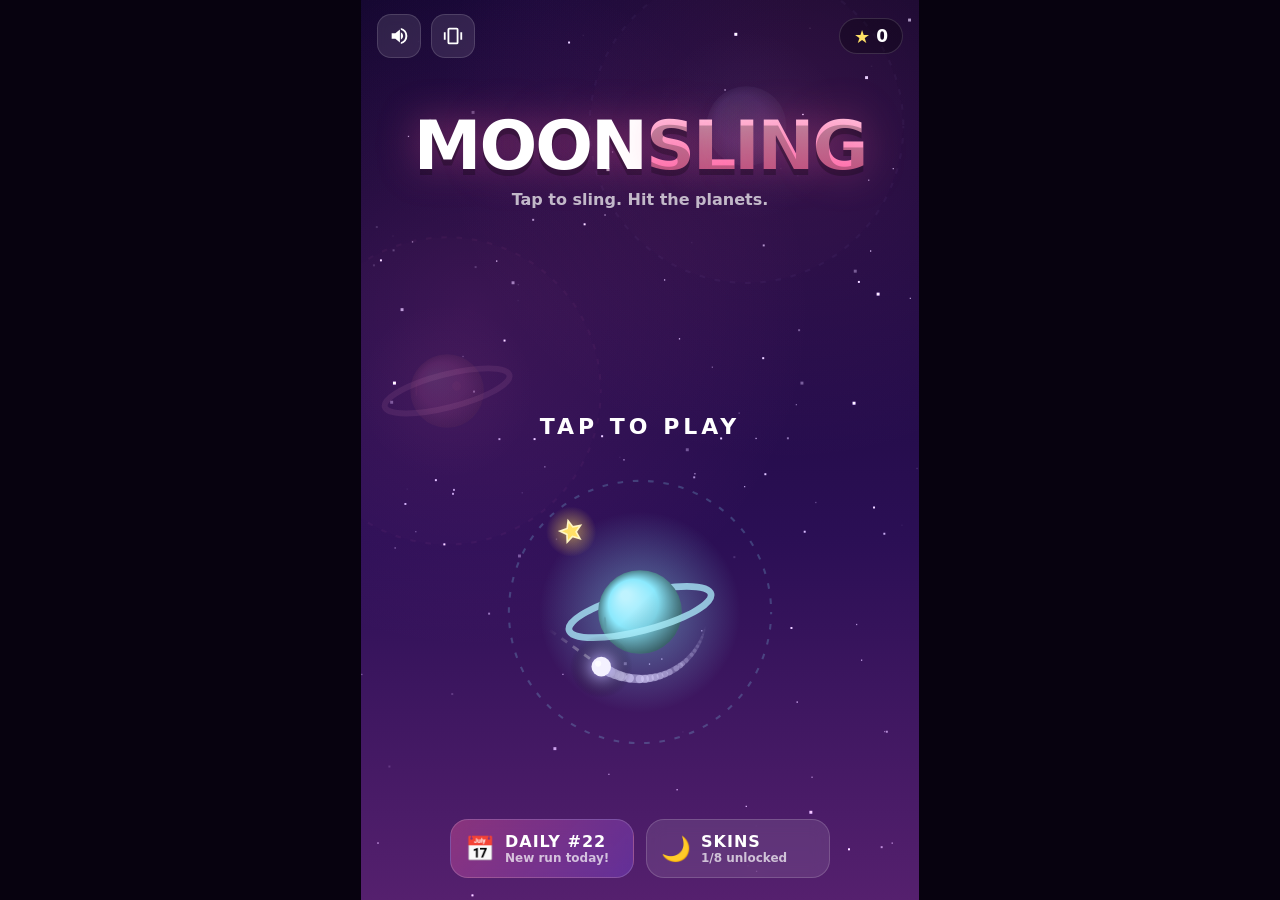
==== web/index.html @ 7c44d870 "Add Moonsling: one-tap orbit-slinging arcade game for Android + web The game is a dependency-free HT" ====
<!doctype html>
<html lang="en">
<head>
  <meta charset="utf-8">
  <meta name="viewport" content="width=device-width, initial-scale=1, maximum-scale=1, user-scalable=no, viewport-fit=cover">
  <meta name="theme-color" content="#12062b">
  <meta name="description" content="Moonsling — tap to sling your moon from planet to planet. One-tap arcade game with a daily challenge.">
  <title>Moonsling</title>
  <link rel="icon" href="icon-192.png">
  <link rel="apple-touch-icon" href="icon-192.png">
  <link rel="manifest" href="manifest.webmanifest">
  <link rel="stylesheet" href="style.css">
</head>
<body>
  <div id="app">
    <canvas id="game" aria-label="Moonsling game"></canvas>

    <!-- In-game HUD -->
    <div id="hud" class="layer">
      <button id="pauseBtn" class="icon-btn" aria-label="Pause">
        <svg viewBox="0 0 24 24"><rect x="6" y="5" width="4" height="14" rx="1.5"/><rect x="14" y="5" width="4" height="14" rx="1.5"/></svg>
      </button>
      <div id="score">0</div>
      <div id="runStars" class="chip"><span class="star">★</span><b>0</b></div>
      <div id="streak" class="streak"></div>
      <div id="hint" class="hint"></div>
    </div>

    <!-- Title -->
    <div id="title" class="layer screen" data-screen="title">
      <div class="top-row">
        <div class="toggles">
          <button id="soundBtn" class="icon-btn" aria-label="Toggle sound"></button>
          <button id="hapticBtn" class="icon-btn" aria-label="Toggle vibration"></button>
        </div>
        <div id="bankChip" class="chip"><span class="star">★</span><b>0</b></div>
      </div>
      <h1 class="logo">MOON<span>SLING</span></h1>
      <p class="tag">Tap to sling. Hit the planets.</p>
      <p id="titleBest" class="best"></p>
      <div class="grow"></div>
      <p class="tap-hint">TAP TO PLAY</p>
      <div class="menu-row">
        <button id="dailyBtn" class="menu-btn daily">
          <span class="ico">📅</span>
          <span class="lbl"><b id="dailyLabel">DAILY</b><small id="dailySub"></small></span>
        </button>
        <button id="skinsBtn" class="menu-btn">
          <span class="ico">🌙</span>
          <span class="lbl"><b>SKINS</b><small id="skinsSub"></small></span>
        </button>
      </div>
    </div>

    <!-- Pause -->
    <div id="pause" class="layer screen modal" data-screen="paused">
      <div class="panel">
        <h2>PAUSED</h2>
        <button id="resumeBtn" class="btn primary">RESUME</button>
        <button id="pauseHomeBtn" class="btn ghost">HOME</button>
      </div>
    </div>

    <!-- Game over -->
    <div id="over" class="layer screen modal" data-screen="over">
      <div class="panel">
        <p id="overMode" class="eyebrow"></p>
        <h2 id="overReason"></h2>
        <div id="overScore" class="big-score">0</div>
        <div id="overBadge" class="badge">NEW BEST!</div>
        <div class="stats">
          <div><b id="overBest">0</b><small>BEST</small></div>
          <div><b id="overHops">0</b><small>PLANETS</small></div>
          <div><b id="overPerfect">0</b><small>PERFECT</small></div>
        </div>
        <div id="overGrid" class="grid"></div>
        <div id="overUnlock" class="unlock">
          <div class="unlock-row"><span id="unlockText"></span><span id="unlockStars"></span></div>
          <div class="bar"><i id="unlockBar"></i></div>
        </div>
        <button id="retryBtn" class="btn primary big">
          <svg viewBox="0 0 24 24"><path d="M12 5V2L7 6l5 4V7a5 5 0 1 1-5 5H5a7 7 0 1 0 7-7z"/></svg>
          PLAY AGAIN
        </button>
        <div class="btn-row">
          <button id="shareBtn" class="btn share">
            <svg viewBox="0 0 24 24"><path d="M18 16a3 3 0 0 0-2.4 1.2l-6.7-3.4a3 3 0 0 0 0-1.6l6.7-3.4A3 3 0 1 0 15 7l-6.7 3.4a3 3 0 1 0 0 3.2L15 17a3 3 0 1 0 3-1z"/></svg>
            SHARE
          </button>
          <button id="homeBtn" class="btn ghost">HOME</button>
        </div>
      </div>
    </div>

    <!-- Skins -->
    <div id="skins" class="layer screen modal" data-screen="skins">
      <div class="panel wide">
        <div class="panel-head">
          <h2>SKINS</h2>
          <div id="skinsBank" class="chip"><span class="star">★</span><b>0</b></div>
        </div>
        <p class="sub">Collect ★ in your runs to unlock new moons.</p>
        <div id="skinGrid" class="skin-grid"></div>
        <button id="skinsClose" class="btn ghost">BACK</button>
      </div>
    </div>

    <div id="banner" class="banner"></div>
    <div id="toast" class="toast"></div>
  </div>

  <script src="js/core.js"></script>
  <script src="js/render.js"></script>
  <script src="js/audio.js"></script>
  <script src="js/share.js"></script>
  <script src="js/main.js"></script>
</body>
</html>
---- web/style.css ----
:root {
  --sat: env(safe-area-inset-top, 0px);
  --sab: env(safe-area-inset-bottom, 0px);
  --sal: env(safe-area-inset-left, 0px);
  --sar: env(safe-area-inset-right, 0px);
  --ink: #ffffff;
  --muted: rgba(255, 255, 255, 0.7);
  --panel: rgba(20, 10, 46, 0.82);
  --panel-line: rgba(255, 255, 255, 0.12);
  --pink: #ff5fa2;
  --gold: #ffe066;
  --green: #4ade80;
  --font: system-ui, -apple-system, "Segoe UI", Roboto, "Helvetica Neue", Arial, sans-serif;
}

* { box-sizing: border-box; -webkit-tap-highlight-color: transparent; }

html, body {
  margin: 0;
  height: 100%;
  background: #07020f;
  color: var(--ink);
  font-family: var(--font);
  overflow: hidden;
  overscroll-behavior: none;
  user-select: none;
  -webkit-user-select: none;
  -webkit-touch-callout: none;
  touch-action: none;
}

/* Phone-shaped playfield; fills the screen on phones, letterboxed on desktop. */
#app {
  position: relative;
  height: 100%;
  width: min(100vw, calc(100vh * 0.62));
  margin: 0 auto;
  overflow: hidden;
  background: #12062b;
}
@supports (height: 100dvh) {
  #app { width: min(100vw, calc(100dvh * 0.62)); }
}

#game { position: absolute; inset: 0; width: 100%; height: 100%; display: block; }

.layer { position: absolute; inset: 0; pointer-events: none; }
.layer button, .layer .panel { pointer-events: auto; }
/* Screens that are fading out must never catch taps. */
body:not(.ui-title) #title *,
body:not(.ui-paused) #pause *,
body:not(.ui-over) #over *,
body:not(.ui-skins) #skins * { pointer-events: none !important; }

button {
  font: inherit;
  color: inherit;
  border: 0;
  background: none;
  cursor: pointer;
  touch-action: manipulation;
}

/* ---------- HUD ---------- */
#hud { opacity: 0; transition: opacity 0.25s; }
body.ui-playing #hud, body.ui-paused #hud { opacity: 1; }
body:not(.ui-playing) #hud button { pointer-events: none; }

.icon-btn {
  width: 44px;
  height: 44px;
  border-radius: 14px;
  display: grid;
  place-items: center;
  background: rgba(255, 255, 255, 0.1);
  border: 1px solid rgba(255, 255, 255, 0.14);
  backdrop-filter: blur(6px);
  -webkit-backdrop-filter: blur(6px);
  transition: transform 0.1s;
}
.icon-btn:active { transform: scale(0.92); }
.icon-btn svg { width: 22px; height: 22px; fill: #fff; }
.icon-btn.off { opacity: 0.55; }

#pauseBtn { position: absolute; top: calc(var(--sat) + 14px); left: calc(var(--sal) + 14px); }

#score {
  position: absolute;
  top: calc(var(--sat) + 8px);
  left: 0;
  right: 0;
  text-align: center;
  font-size: 64px;
  font-weight: 900;
  letter-spacing: -1px;
  text-shadow: 0 4px 0 rgba(0, 0, 0, 0.25), 0 0 24px rgba(255, 255, 255, 0.25);
  font-variant-numeric: tabular-nums;
}
#score.pop { animation: pop 0.28s ease-out; }
@keyframes pop {
  0% { transform: scale(1); }
  35% { transform: scale(1.25); }
  100% { transform: scale(1); }
}

.chip {
  display: inline-flex;
  align-items: center;
  gap: 6px;
  height: 36px;
  padding: 0 14px;
  border-radius: 18px;
  background: rgba(0, 0, 0, 0.28);
  border: 1px solid rgba(255, 255, 255, 0.14);
  font-weight: 800;
  font-size: 17px;
}
.chip .star { color: var(--gold); font-size: 18px; }

#runStars { position: absolute; top: calc(var(--sat) + 18px); right: calc(var(--sar) + 14px); }

.streak {
  position: absolute;
  top: calc(var(--sat) + 86px);
  left: 0;
  right: 0;
  margin: auto;
  width: max-content;
  padding: 6px 14px;
  border-radius: 999px;
  font-weight: 900;
  font-size: 15px;
  letter-spacing: 1px;
  color: #062b14;
  background: linear-gradient(90deg, #7dff9e, #4ade80);
  box-shadow: 0 0 18px rgba(74, 222, 128, 0.6);
  opacity: 0;
  transform: translateY(-6px) scale(0.9);
  transition: opacity 0.2s, transform 0.2s;
}
.streak.show { opacity: 1; transform: none; }

.hint {
  position: absolute;
  left: 24px;
  right: 24px;
  bottom: calc(var(--sab) + 7%);
  text-align: center;
  font-weight: 800;
  font-size: 18px;
  color: #fff;
  text-shadow: 0 2px 10px rgba(0, 0, 0, 0.6);
  opacity: 0;
  transition: opacity 0.25s;
}
.hint.show { opacity: 1; animation: breathe 1.4s ease-in-out infinite; }
body:not(.ui-playing) .hint { opacity: 0; }

/* ---------- Screens ---------- */
.screen {
  opacity: 0;
  visibility: hidden;
  transition: opacity 0.25s, visibility 0s linear 0.25s;
}
body.ui-title #title,
body.ui-paused #pause,
body.ui-over #over,
body.ui-skins #skins {
  opacity: 1;
  visibility: visible;
  transition: opacity 0.25s, visibility 0s;
}

#title {
  display: flex;
  flex-direction: column;
  align-items: center;
  padding: calc(var(--sat) + 14px) calc(var(--sar) + 16px) calc(var(--sab) + 22px) calc(var(--sal) + 16px);
}
.top-row { width: 100%; display: flex; justify-content: space-between; align-items: center; }
.toggles { display: flex; gap: 10px; }

.logo {
  margin: 6vh 0 0;
  font-size: clamp(44px, 14vw, 68px);
  font-weight: 900;
  letter-spacing: -2px;
  line-height: 1;
  text-shadow: 0 6px 0 rgba(0, 0, 0, 0.25), 0 0 40px rgba(255, 95, 162, 0.45);
}
.logo span {
  background: linear-gradient(180deg, #ffd1e6, #ff5fa2);
  -webkit-background-clip: text;
  background-clip: text;
  color: transparent;
}
.tag { margin: 10px 0 0; color: var(--muted); font-weight: 700; font-size: 16px; }
.best { margin: 14px 0 0; font-weight: 900; font-size: 18px; letter-spacing: 2px; color: var(--gold); min-height: 22px; }
.grow { flex: 1; }
.tap-hint {
  position: absolute;
  left: 0;
  right: 0;
  top: 46%;
  margin: 0;
  text-align: center;
  font-weight: 900;
  font-size: 22px;
  letter-spacing: 4px;
  animation: breathe 1.4s ease-in-out infinite;
}
@keyframes breathe {
  0%, 100% { opacity: 1; transform: scale(1); }
  50% { opacity: 0.55; transform: scale(0.96); }
}

.menu-row { display: flex; gap: 12px; width: 100%; max-width: 380px; }
.menu-btn {
  flex: 1;
  display: flex;
  align-items: center;
  gap: 10px;
  padding: 12px 14px;
  border-radius: 18px;
  background: rgba(255, 255, 255, 0.1);
  border: 1px solid rgba(255, 255, 255, 0.16);
  backdrop-filter: blur(8px);
  -webkit-backdrop-filter: blur(8px);
  text-align: left;
  transition: transform 0.1s;
}
.menu-btn:active { transform: scale(0.96); }
.menu-btn.daily { background: linear-gradient(135deg, rgba(255, 95, 162, 0.35), rgba(140, 90, 255, 0.3)); }
.menu-btn .ico { font-size: 24px; }
.menu-btn .lbl { display: flex; flex-direction: column; min-width: 0; }
.menu-btn b { font-weight: 900; font-size: 16px; letter-spacing: 1px; }
.menu-btn small { color: var(--muted); font-weight: 700; font-size: 12px; white-space: nowrap; overflow: hidden; text-overflow: ellipsis; }

/* ---------- Modals ---------- */
.modal {
  display: grid;
  place-items: center;
  padding: calc(var(--sat) + 16px) 16px calc(var(--sab) + 16px);
  background: rgba(5, 2, 15, 0.45);
}
.panel {
  width: 100%;
  max-width: 360px;
  padding: 22px 20px 20px;
  border-radius: 28px;
  background: var(--panel);
  border: 1px solid var(--panel-line);
  box-shadow: 0 20px 60px rgba(0, 0, 0, 0.5);
  backdrop-filter: blur(14px);
  -webkit-backdrop-filter: blur(14px);
  text-align: center;
  transform: translateY(24px) scale(0.96);
  transition: transform 0.35s cubic-bezier(0.2, 1.4, 0.4, 1);
}
.panel.wide { max-width: 400px; }
body.ui-over #over .panel,
body.ui-paused #pause .panel,
body.ui-skins #skins .panel { transform: none; }

.panel h2 { margin: 0 0 6px; font-size: 22px; font-weight: 900; letter-spacing: 2px; }
.eyebrow { margin: 0 0 4px; color: var(--muted); font-size: 12px; font-weight: 800; letter-spacing: 2px; }
.sub { margin: 0 0 14px; color: var(--muted); font-size: 14px; font-weight: 600; }

.big-score {
  font-size: 84px;
  font-weight: 900;
  line-height: 1;
  margin: 6px 0 4px;
  text-shadow: 0 0 30px rgba(255, 95, 162, 0.5);
  font-variant-numeric: tabular-nums;
}
.badge {
  display: none;
  width: max-content;
  margin: 4px auto 6px;
  padding: 6px 14px;
  border-radius: 999px;
  font-weight: 900;
  font-size: 14px;
  letter-spacing: 2px;
  color: #3a2300;
  background: linear-gradient(90deg, #ffe066, #ffb347);
  box-shadow: 0 0 24px rgba(255, 210, 80, 0.6);
  animation: wobble 1.2s ease-in-out infinite;
}
.badge.show { display: block; }
@keyframes wobble {
  0%, 100% { transform: rotate(-3deg) scale(1); }
  50% { transform: rotate(3deg) scale(1.06); }
}

.stats { display: flex; justify-content: space-around; margin: 12px 0 10px; }
.stats div { display: flex; flex-direction: column; }
.stats b { font-size: 24px; font-weight: 900; }
.stats small { color: var(--muted); font-size: 11px; font-weight: 800; letter-spacing: 1.5px; }

.grid { display: flex; flex-wrap: wrap; justify-content: center; gap: 4px; margin: 4px auto 12px; max-width: 218px; }
.grid i { width: 18px; height: 18px; border-radius: 5px; background: #facc15; }
.grid i.P { background: var(--green); }
.grid i.X { background: #f43f5e; }
.grid .more { width: 100%; color: var(--muted); font-size: 11px; font-weight: 800; }

.unlock { margin: 0 0 14px; padding: 10px 12px; border-radius: 14px; background: rgba(255, 255, 255, 0.07); text-align: left; cursor: pointer; transition: transform 0.1s; }
.unlock:active { transform: scale(0.97); }
.unlock-row { display: flex; justify-content: space-between; font-size: 13px; font-weight: 800; margin-bottom: 6px; }
.unlock-row span:last-child { color: var(--gold); }
.bar { height: 8px; border-radius: 4px; background: rgba(255, 255, 255, 0.12); overflow: hidden; }
.bar i { display: block; height: 100%; width: 0; border-radius: 4px; background: linear-gradient(90deg, #ffe066, #ff5fa2); transition: width 0.8s ease-out; }

.btn {
  display: flex;
  align-items: center;
  justify-content: center;
  gap: 8px;
  width: 100%;
  height: 52px;
  margin-top: 10px;
  border-radius: 16px;
  font-weight: 900;
  font-size: 17px;
  letter-spacing: 1.5px;
  transition: transform 0.1s, filter 0.1s;
}
.btn:active { transform: scale(0.96); filter: brightness(1.1); }
.btn svg { width: 22px; height: 22px; fill: currentColor; }
.btn.primary {
  color: #2a0a1a;
  background: linear-gradient(180deg, #ffd1e6, #ff5fa2);
  box-shadow: 0 6px 0 #b8326f, 0 10px 30px rgba(255, 95, 162, 0.45);
}
.btn.primary:active { box-shadow: 0 2px 0 #b8326f; transform: translateY(4px); }
.btn.big { height: 60px; font-size: 20px; }
.btn.share { color: #04211a; background: linear-gradient(180deg, #a7ffe4, #3ee6d2); box-shadow: 0 5px 0 #1d9c8d; }
.btn.share:active { box-shadow: 0 1px 0 #1d9c8d; transform: translateY(4px); }
.btn.ghost { background: rgba(255, 255, 255, 0.1); border: 1px solid rgba(255, 255, 255, 0.16); }
.btn-row { display: flex; gap: 10px; }
.btn-row .btn { margin-top: 12px; }

.panel-head { display: flex; justify-content: space-between; align-items: center; margin-bottom: 4px; }
.panel-head h2 { margin: 0; }

.skin-grid { display: grid; grid-template-columns: repeat(4, 1fr); gap: 10px; }
.skin {
  display: flex;
  flex-direction: column;
  align-items: center;
  gap: 6px;
  padding: 12px 4px 10px;
  border-radius: 16px;
  background: rgba(255, 255, 255, 0.07);
  border: 2px solid transparent;
  transition: transform 0.1s;
}
.skin:active { transform: scale(0.94); }
.skin.equipped { border-color: #7dff9e; background: rgba(125, 255, 158, 0.12); }
.skin .orb {
  width: 34px;
  height: 34px;
  border-radius: 50%;
  background: radial-gradient(circle at 35% 35%, #fff 0 18%, var(--c) 22%);
  box-shadow: 0 0 16px var(--g), 0 0 4px var(--g);
}
.skin.rainbow .orb { background: conic-gradient(#ff5f5f, #ffd25f, #5fff8a, #5fd2ff, #b25fff, #ff5f5f); }
.skin.locked .orb { filter: grayscale(0.85) brightness(0.6); }
.skin .name { font-size: 11px; font-weight: 800; }
.skin .price { font-size: 11px; font-weight: 900; color: var(--gold); }
.skin.owned .price { color: var(--muted); }
.skin.equipped .price { color: #7dff9e; }
.skin.nope { animation: nope 0.3s; }
@keyframes nope {
  25% { transform: translateX(-5px); }
  75% { transform: translateX(5px); }
}

/* ---------- Banner & toast ---------- */
.banner {
  position: absolute;
  top: 26%;
  left: 0;
  right: 0;
  text-align: center;
  pointer-events: none;
  font-size: 44px;
  font-weight: 900;
  letter-spacing: 6px;
  text-shadow: 0 0 30px rgba(255, 255, 255, 0.5);
  opacity: 0;
  transform: scale(0.8);
}
.banner small { display: block; font-size: 14px; letter-spacing: 4px; color: var(--muted); }
.banner.show { animation: banner 2.2s ease-out forwards; }
@keyframes banner {
  0% { opacity: 0; transform: scale(0.7); }
  15% { opacity: 1; transform: scale(1.08); }
  25% { transform: scale(1); }
  80% { opacity: 1; }
  100% { opacity: 0; transform: translateY(-20px); }
}

.toast {
  position: absolute;
  left: 50%;
  bottom: calc(var(--sab) + 28px);
  transform: translate(-50%, 20px);
  padding: 12px 18px;
  border-radius: 14px;
  background: rgba(0, 0, 0, 0.8);
  font-weight: 800;
  font-size: 15px;
  white-space: nowrap;
  opacity: 0;
  pointer-events: none;
  transition: opacity 0.2s, transform 0.2s;
}
.toast.show { opacity: 1; transform: translate(-50%, 0); }

@media (max-height: 640px) {
  .logo { margin-top: 3vh; }
  .big-score { font-size: 64px; }
}
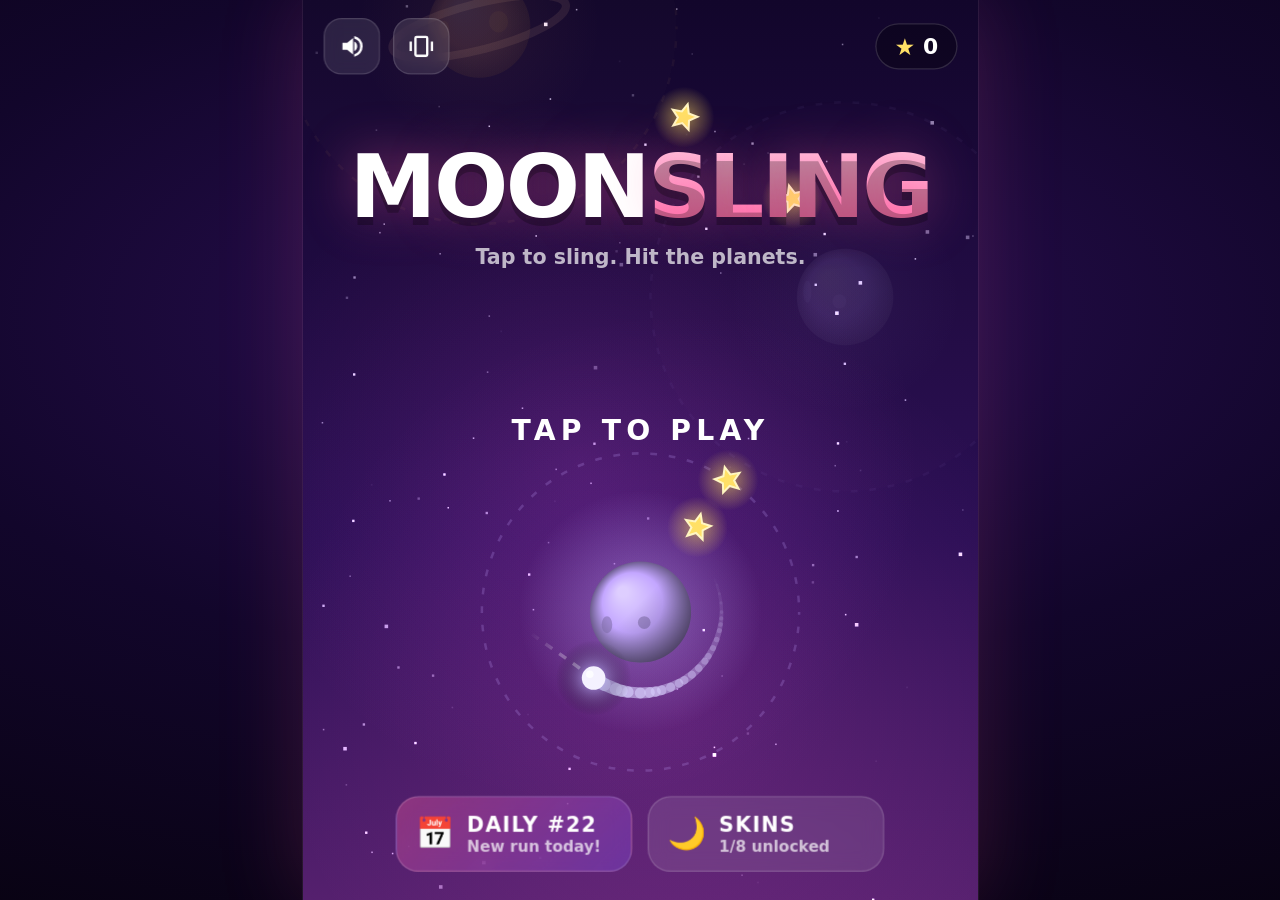
==== commit d61b0e53: "Make Moonsling playable on iPad and iPhone iPads can't install Android apps, so the web build is now" ====
--- a/web/index.html
+++ b/web/index.html
@@ -7,8 +7,13 @@
   <meta name="description" content="Moonsling — tap to sling your moon from planet to planet. One-tap arcade game with a daily challenge.">
   <title>Moonsling</title>
   <link rel="icon" href="icon-192.png">
-  <link rel="apple-touch-icon" href="icon-192.png">
   <link rel="manifest" href="manifest.webmanifest">
+  <!-- iPad / iPhone: "Add to Home Screen" installs it as a full-screen app -->
+  <link rel="apple-touch-icon" href="icon-180.png">
+  <meta name="apple-mobile-web-app-capable" content="yes">
+  <meta name="mobile-web-app-capable" content="yes">
+  <meta name="apple-mobile-web-app-status-bar-style" content="black-translucent">
+  <meta name="apple-mobile-web-app-title" content="Moonsling">
   <link rel="stylesheet" href="style.css">
 </head>
 <body>
--- a/web/style.css
+++ b/web/style.css
@@ -18,7 +18,7 @@
 html, body {
   margin: 0;
   height: 100%;
-  background: #07020f;
+  background: #07020f radial-gradient(ellipse 120% 80% at 50% 35%, #2b0f55 0%, #12062b 50%, #07020f 100%) fixed;
   color: var(--ink);
   font-family: var(--font);
   overflow: hidden;
@@ -29,22 +29,34 @@
   touch-action: none;
 }
 
-/* Phone-shaped playfield; fills the screen on phones, letterboxed on desktop. */
+/* Portrait playfield: fills phones and iPads held upright; on landscape tablets
+   and desktops it sits centred on a matching space backdrop. */
 #app {
+  --ui: 1; /* overlay scale, set from JS so menus grow with tablet screens */
   position: relative;
   height: 100%;
-  width: min(100vw, calc(100vh * 0.62));
+  width: min(100vw, calc(100vh * 0.75));
   margin: 0 auto;
   overflow: hidden;
   background: #12062b;
+  box-shadow: 0 0 80px rgba(255, 95, 162, 0.18), 0 0 0 1px rgba(255, 255, 255, 0.06);
 }
 @supports (height: 100dvh) {
-  #app { width: min(100vw, calc(100dvh * 0.62)); }
+  #app { width: min(100vw, calc(100dvh * 0.75)); }
 }
 
 #game { position: absolute; inset: 0; width: 100%; height: 100%; display: block; }
 
-.layer { position: absolute; inset: 0; pointer-events: none; }
+.layer {
+  position: absolute;
+  left: 0;
+  top: 0;
+  width: calc(100% / var(--ui));
+  height: calc(100% / var(--ui));
+  transform: scale(var(--ui));
+  transform-origin: 0 0;
+  pointer-events: none;
+}
 .layer button, .layer .panel { pointer-events: auto; }
 /* Screens that are fading out must never catch taps. */
 body:not(.ui-title) #title *,
@@ -385,14 +397,14 @@
   right: 0;
   text-align: center;
   pointer-events: none;
-  font-size: 44px;
+  font-size: calc(44px * var(--ui));
   font-weight: 900;
   letter-spacing: 6px;
   text-shadow: 0 0 30px rgba(255, 255, 255, 0.5);
   opacity: 0;
   transform: scale(0.8);
 }
-.banner small { display: block; font-size: 14px; letter-spacing: 4px; color: var(--muted); }
+.banner small { display: block; font-size: calc(14px * var(--ui)); letter-spacing: 4px; color: var(--muted); }
 .banner.show { animation: banner 2.2s ease-out forwards; }
 @keyframes banner {
   0% { opacity: 0; transform: scale(0.7); }
@@ -405,13 +417,13 @@
 .toast {
   position: absolute;
   left: 50%;
-  bottom: calc(var(--sab) + 28px);
+  bottom: calc(var(--sab) + 28px * var(--ui));
   transform: translate(-50%, 20px);
-  padding: 12px 18px;
+  padding: calc(12px * var(--ui)) calc(18px * var(--ui));
   border-radius: 14px;
   background: rgba(0, 0, 0, 0.8);
   font-weight: 800;
-  font-size: 15px;
+  font-size: calc(15px * var(--ui));
   white-space: nowrap;
   opacity: 0;
   pointer-events: none;
